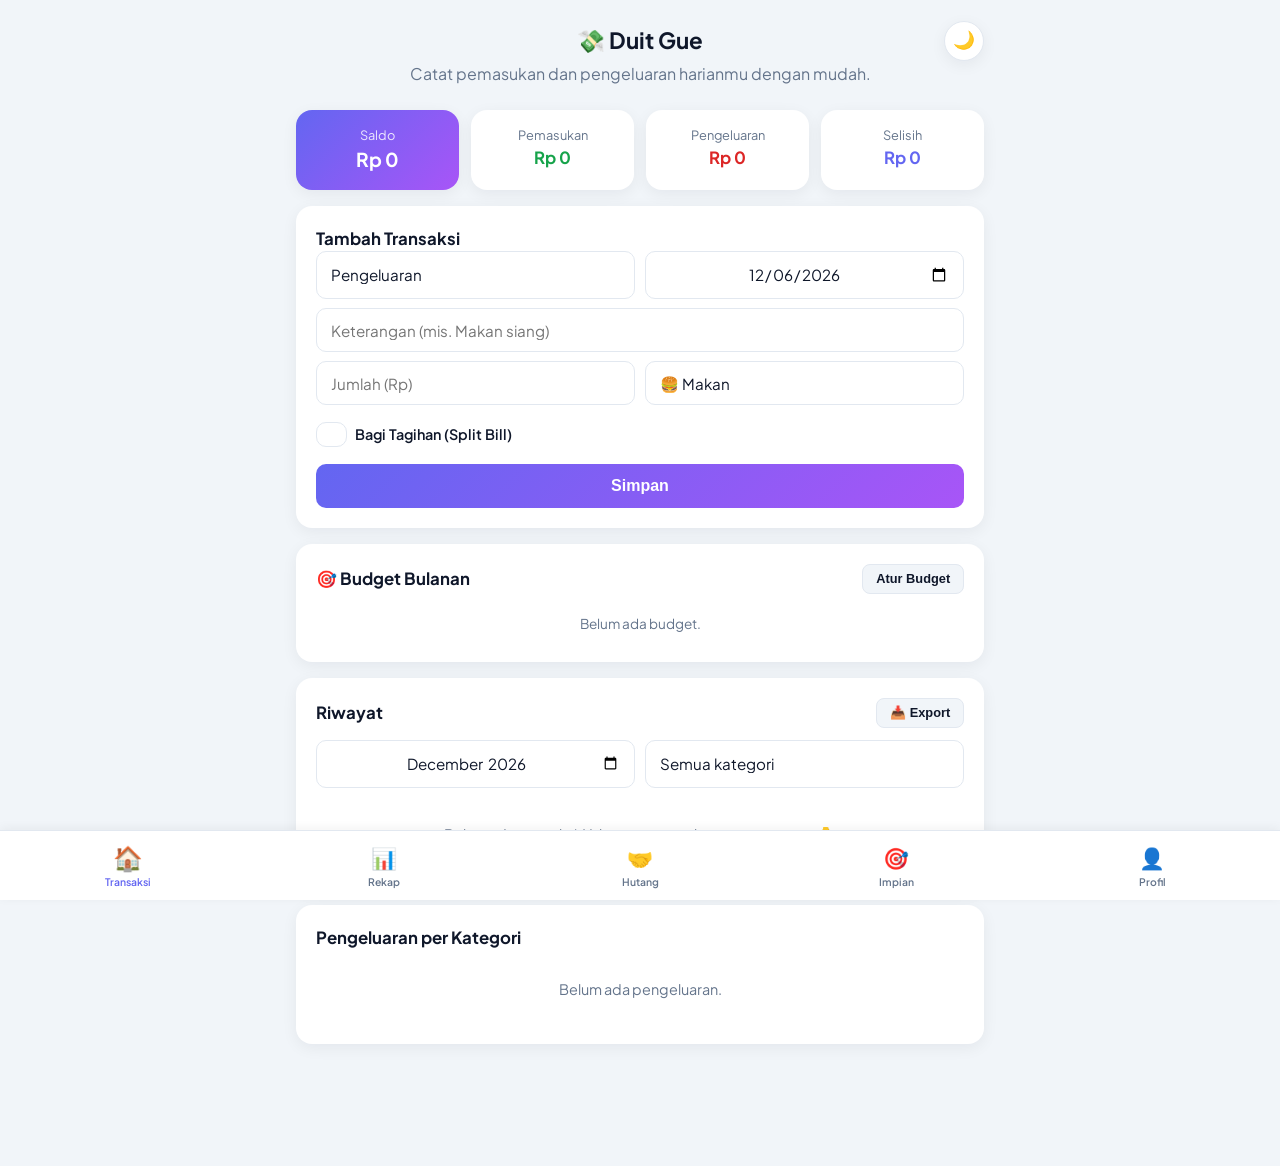
==== index.html @ 258d8c0a "mengubah tampilan notifikasi bawaan browser" ====
<!DOCTYPE html>
<html lang="id">
<head>
  <meta charset="UTF-8">
  <meta name="viewport" content="width=device-width, initial-scale=1.0, maximum-scale=1.0, user-scalable=no">
  <title>Duit Gue</title>
  
  <link rel="manifest" href="./manifest.json">
  <meta name="theme-color" content="#6366f1">
  <link rel="apple-touch-icon" href="./icons/icon-192.png">
  <link rel="icon" type="image/png" href="./icons/icon-192.png">

  <link rel="preconnect" href="https://fonts.googleapis.com">
  <link rel="preconnect" href="https://fonts.gstatic.com" crossorigin>
  <link href="https://fonts.googleapis.com/css2?family=Plus+Jakarta+Sans:wght@400;600;700;800&display=swap" rel="stylesheet">
  
  <!-- Library untuk Enkripsi Backup -->
  <script src="https://cdnjs.cloudflare.com/ajax/libs/crypto-js/4.1.1/crypto-js.min.js"></script>

  <!-- Naikkan versi ini jika ada update CSS -->
  <link rel="stylesheet" href="./style.css?v=189">
</head>
<body> 
  
  <!-- ================= LAYAR KUNCI (LOCK SCREEN) ================= -->
  <div id="lockScreen" class="lock-screen hidden"> 
    <div class="lock-icon">🔒</div>
    <h2>Masukkan PIN</h2>
    <p id="lockError" style="color: var(--expense); font-size: 0.85rem; height: 1.2rem; margin-bottom: 0.5rem;"></p>
    <div class="pin-dots" id="pinDots">
      <span class="dot"></span><span class="dot"></span><span class="dot"></span><span class="dot"></span>
    </div>
    <div class="keypad" id="keypad">
      <button class="key" data-val="1">1</button>
      <button class="key" data-val="2">2</button>
      <button class="key" data-val="3">3</button>
      <button class="key" data-val="4">4</button>
      <button class="key" data-val="5">5</button>
      <button class="key" data-val="6">6</button>
      <button class="key" data-val="7">7</button>
      <button class="key" data-val="8">8</button>
      <button class="key" data-val="9">9</button>
      <button class="key key-empty"></button>
      <button class="key" data-val="0">0</button>
      <button class="key key-del" id="keyDel">⌫</button>
    </div>
    <button id="forgotPinBtn" class="btn-text" style="margin-top: 1rem; color: var(--muted); background: none; border: none; cursor: pointer; text-decoration: underline;">Lupa PIN? Reset Aplikasi</button>
  </div>

  <!-- ================= LOADING SCREEN ================= -->
  <div id="loadingScreen">
    <div class="loader-icon">💸</div>
    <div class="loader-text">Duit Gue</div>
    <div class="loader-spinner"></div>
  </div>

  <main class="app-container">
    
    <!-- ================= TAB 1: TRANSAKSI ================= -->
    <section id="page-transaksi" class="page active">
      <header>
        <div class="header-row">
          <h1>💸 Duit Gue</h1>
          <button id="themeToggle" class="theme-toggle" aria-label="Ganti tema">🌙</button>
        </div>
        <p data-lang="app_desc">Catat pemasukan dan pengeluaran harianmu dengan mudah.</p>
        
        <div id="streakBadge" class="streak-badge hidden">
          🔥 <span id="streakCount">0</span> Hari Streak!
        </div>
      </header>

      <section class="summary">
        <div class="card balance-card"><span data-lang="balance">Saldo</span><strong id="balance">Rp0</strong></div>
        <div class="card income"><span data-lang="income">Pemasukan</span><strong id="income">Rp0</strong></div>
        <div class="card expense"><span data-lang="expense">Pengeluaran</span><strong id="expense">Rp0</strong></div>
        <div class="card difference"><span data-lang="diff">Selisih</span><strong id="difference">Rp0</strong></div>
      </section>

      <div id="comparisonBox" class="comparison-box"></div>

      <section class="panel">
        <h2 data-lang="add_transaction">Tambah Transaksi</h2>
        <form id="form">
          <div class="row">
            <select id="type" aria-label="Jenis transaksi">
              <option value="expense" data-lang="expense_opt">Pengeluaran</option>
              <option value="income" data-lang="income_opt">Pemasukan</option>
            </select>
            <input type="date" id="date" required aria-label="Tanggal">
          </div>
          <input type="text" id="desc" placeholder="Keterangan (mis. Makan siang)" maxlength="60" required aria-label="Keterangan">
          <div class="row">
            <input type="number" id="amount" placeholder="Jumlah (Rp)" min="1" required aria-label="Jumlah">
            <select id="category" aria-label="Kategori"></select>
          </div>

          <!-- FITUR SPLIT BILL -->
          <div class="split-bill-toggle">
            <input type="checkbox" id="isSplitBill">
            <label for="isSplitBill">Bagi Tagihan (Split Bill)</label>
          </div>
          <div id="splitBillInputs" class="row hidden">
            <input type="number" id="splitPeople" placeholder="Jumlah Orang" min="2" value="2">
            <input type="text" id="splitMyName" placeholder="Nama Kamu (Pembayar)">
          </div>
          <div id="splitResult" class="hidden" style="text-align:center; font-size:0.85rem; color:var(--primary); font-weight:700; margin-bottom:0.5rem;"></div>

          <button type="submit" id="saveBtn" class="btn" data-lang="save_btn">Simpan</button>
          <button type="button" id="cancelEditBtn" class="btn hidden" style="background: var(--muted); margin-top: 0.5rem;">Batal Edit</button>
        </form>
      </section>

      <section class="panel">
        <div class="panel-header">
          <h2 data-lang="monthly_budget">🎯 Budget Bulanan</h2>
          <button id="toggleBudgetBtn" class="btn-small" data-lang="set_budget">Atur Budget</button>
        </div>
        <form id="budgetForm" class="budget-form hidden">
          <select id="budgetCategory" aria-label="Kategori budget"></select>
          <input type="number" id="budgetAmount" placeholder="Batas (Rp)" min="1000" required>
          <button type="submit" class="btn-small btn-primary">Set</button>
        </form>
        <div id="budgetList" class="budget-list"></div>
      </section>

      <section class="panel">
        <div class="panel-header">
          <h2 data-lang="history">Riwayat</h2>
          <button id="exportBtn" class="btn-small" aria-label="Export ke CSV" data-lang="export">📥 Export</button>
        </div>
        <div class="row">
          <input type="month" id="filterMonth" aria-label="Filter bulan">
          <select id="filterCategory" aria-label="Filter kategori"></select>
        </div>
        <ul id="list" class="list"></ul>
        <p id="empty" class="empty" data-lang="no_transaction">Belum ada transaksi. Yuk catat pengeluaran pertamamu 👇</p>
      </section>

      <section class="panel">
        <h2 data-lang="expense_per_cat">Pengeluaran per Kategori</h2>
        <div id="breakdown" class="breakdown"></div>
      </section>
    </section>

    <!-- ================= TAB 2: REKAP ================= -->
    <section id="page-rekap" class="page hidden">
      <header>
        <h2 data-lang="nav_rekap">📊 Rekap Keuangan</h2>
        <p data-lang="rekap_desc">Lihat ringkasan dan evaluasi keuanganmu.</p>
      </header>
      <div class="panel" style="padding: 1rem; margin-bottom: 1rem;">
        <div class="row" style="grid-template-columns: 1fr;">
          <select id="rekapYear" style="text-align: center; font-weight: 600;"></select>
        </div>
      </div>
      <section class="summary" style="grid-template-columns: repeat(3, 1fr);">
        <div class="card balance-card" style="background: linear-gradient(135deg, var(--primary), var(--primary-2));">
          <span data-lang="total_balance">Total Saldo</span>
          <strong id="rekapTotalBalance">Rp0</strong>
        </div>
        <div class="card income">
          <span data-lang="income">Pemasukan</span>
          <strong id="rekapTotalIncome">Rp0</strong>
        </div>
        <div class="card expense">
          <span data-lang="expense">Pengeluaran</span>
          <strong id="rekapTotalExpense">Rp0</strong>
        </div>
      </section>
      <div class="panel">
        <h3 style="font-size: 1rem; margin-bottom: 1rem;" data-lang="monthly_activity">Aktivitas Per Bulan</h3>
        <div id="rekapList" class="rekap-list"></div>
      </div>
    </section>

    <!-- ================= TAB 3: HUTANG ================= -->
    <section id="page-hutang" class="page hidden">
      <header>
        <h2 data-lang="nav_hutang">🤝 Hutang & Piutang</h2>
        <p data-lang="debt_desc">Catat pinjaman dengan temanmu.</p>
      </header>

      <section class="summary" style="grid-template-columns: 1fr 1fr; margin-bottom: 1rem;">
        <div class="card" style="border-left: 4px solid var(--expense);">
          <span data-lang="i_owe">Aku Berhutang</span>
          <strong id="totalIOwe" style="color: var(--expense);">Rp0</strong>
        </div>
        <div class="card" style="border-left: 4px solid var(--income);">
          <span data-lang="owe_me">Aku Meminjamkan</span>
          <strong id="totalOweMe" style="color: var(--income);">Rp0</strong>
        </div>
      </section>

      <section class="panel">
        <h2 data-lang="add_debt">Tambah Catatan</h2>
        <form id="debtForm">
          <div class="row">
            <select id="debtType" aria-label="Jenis hutang">
              <option value="owe" data-lang="i_owe_opt">Aku Berhutang</option>
              <option value="lend" data-lang="they_owe_opt">Orang Berhutang</option>
            </select>
            <input type="text" id="debtName" placeholder="Nama Teman" required>
          </div>
          <input type="number" id="debtAmount" placeholder="Jumlah (Rp)" min="1" required>
          <input type="text" id="debtDesc" placeholder="Keterangan (mis. Pinjam beli buku)" maxlength="50">
          <button type="submit" class="btn" data-lang="save_btn">Simpan</button>
        </form>
      </section>

      <section class="panel">
        <h2 data-lang="debt_list">Daftar Hutang</h2>
        <div id="debtList" class="rekap-list"></div>
        <p id="debtEmpty" class="empty" data-lang="no_debt">Belum ada catatan hutang.</p>
      </section>
    </section>

    <!-- ================= TAB 4: IMPIAN ================= -->
    <section id="page-impian" class="page hidden">
      <header>
        <h2 data-lang="nav_impian">🎯 Impian & Tabungan</h2>
        <p data-lang="dream_desc">Targetkan barang impianmu.</p>
      </header>

      <section class="panel">
        <h2 data-lang="add_dream">Tambah Impian Baru</h2>
        <form id="dreamForm">
          <input type="text" id="dreamName" placeholder="Nama Impian (mis. Beli HP)" required>
          <input type="number" id="dreamTarget" placeholder="Target Harga (Rp)" min="1000" required>
          <button type="submit" class="btn" data-lang="save_btn">Simpan</button>
        </form>
      </section>

      <section class="panel">
        <h2 data-lang="dream_list">Daftar Impian</h2>
        <div id="dreamList" class="rekap-list"></div>
        <p id="dreamEmpty" class="empty" data-lang="no_dream">Belum ada impian yang ditargetkan.</p>
      </section>
    </section>

    <!-- ================= TAB 5: PROFIL ================= -->
    <section id="page-profil" class="page hidden">
      <div class="profile-header" id="profileHeader">
        <div class="profile-avatar" id="profileAvatar">
          <span id="avatarEmoji">👤</span>
          <img id="avatarImage" src="" alt="Foto Profil" style="display: none;">
        </div>
        <div class="profile-info">
          <div style="display:flex; align-items:center; gap:5px;">
            <h2 id="profileName">Halo, Mahasiswa!</h2>
            <button id="editProfileBtn" style="background:none; border:none; cursor:pointer; font-size:1.2rem;">✏️</button>
          </div>
          <p data-lang="profile_desc">Atur aplikasi Duit Gue kamu di sini.</p>
        </div>
      </div>

      <input type="file" id="photoInput" accept="image/*" style="display: none;">
      <input type="file" id="restoreInput" accept=".json" style="display: none;">

      <div class="panel menu-list" style="margin-bottom: 1rem;">
        <button class="menu-item" id="btn-dana-statement">
          <div class="menu-icon bg-blue">📊</div>
          <div class="menu-text"><strong data-lang="dana_statement">Dana Statement</strong><small data-lang="dana_desc">Lihat ringkasan & grafik bulanan</small></div>
          <span class="menu-arrow">›</span>
        </button>
      </div>

      <div class="panel menu-list">
        <button class="menu-item" id="btn-theme">
          <div class="menu-icon bg-purple">🎨</div>
          <div class="menu-text"><strong data-lang="theme_skin">Tema (Skin)</strong><small data-lang="theme_desc">Ubah warna tampilan aplikasi</small></div>
          <span class="menu-arrow">›</span>
        </button>
        <button class="menu-item" id="btn-language">
          <div class="menu-icon bg-blue">🌐</div>
          <div class="menu-text"><strong data-lang="language">Bahasa</strong><small data-lang="language_desc">Ganti bahasa aplikasi</small></div>
          <span class="menu-arrow">›</span>
        </button>
        
        <button class="menu-item" id="btn-custom-category">
          <div class="menu-icon bg-orange">📁</div>
          <div class="menu-text"><strong>Kategori Kustom</strong><small>Tambah atau hapus kategori sendiri</small></div>
          <span class="menu-arrow">›</span>
        </button>

        <!-- TOMBOL KEAMANAN PIN -->
        <button class="menu-item" id="btn-security">
          <div class="menu-icon bg-blue">🔐</div>
          <div class="menu-text"><strong>Keamanan (PIN)</strong><small id="pinStatusText">Aktifkan PIN aplikasi</small></div>
          <span class="menu-arrow">›</span>
        </button>

        <div class="divider"></div>
        <button class="menu-item" id="btn-backup">
          <div class="menu-icon bg-green">💾</div>
          <div class="menu-text"><strong data-lang="backup_data">Backup Data</strong><small data-lang="backup_desc">Simpan data ke file .json</small></div>
          <span class="menu-arrow">›</span>
        </button>
        <button class="menu-item" id="btn-restore">
          <div class="menu-icon bg-orange">📂</div>
          <div class="menu-text"><strong data-lang="restore_data">Restore Data</strong><small data-lang="restore_desc">Pulihkan data dari file .json</small></div>
          <span class="menu-arrow">›</span>
        </button>
        <div class="divider"></div>
        <button class="menu-item" id="btn-info">
          <div class="menu-icon bg-blue">ℹ️</div>
          <div class="menu-text"><strong data-lang="info">Info Umum</strong><small data-lang="info_desc">Tentang aplikasi & versi</small></div>
          <span class="menu-arrow">›</span>
        </button>
      </div>
    </section>

    <!-- HALAMAN TEMA, BAHASA, DANA, INFO, PRIVACY -->
    <section id="page-theme" class="page hidden">
      <header class="sub-header">
        <button class="back-btn" id="backToProfileFromTheme">‹</button>
        <h2 data-lang="theme_skin">🎨 Tema (Skin)</h2>
      </header>
      <div class="panel">
        <h3 style="font-size: 1rem; margin-bottom: 1rem;" data-lang="choose_color">Pilih Warna Gradasi</h3>
        <div class="color-picker">
          <button class="color-opt" data-color="indigo" style="background: linear-gradient(135deg, #6366f1, #a855f7);"></button>
          <button class="color-opt" data-color="emerald" style="background: linear-gradient(135deg, #10b981, #059669);"></button>
          <button class="color-opt" data-color="blue" style="background: linear-gradient(135deg, #3b82f6, #1d4ed8);"></button>
          <button class="color-opt" data-color="pink" style="background: linear-gradient(135deg, #ec4899, #be185d);"></button>
          <button class="color-opt" data-color="orange" style="background: linear-gradient(135deg, #f97316, #ea580c);"></button>
        </div>
      </div>
    </section>

    <section id="page-language" class="page hidden">
      <header class="sub-header">
        <button class="back-btn" id="backToProfileFromLang">‹</button>
        <h2 data-lang="language">🌐 Bahasa</h2>
      </header>
      <div class="panel">
        <div class="row" style="flex-direction: column; gap: 1rem;">
          <button class="btn-small btn-lang" data-lang="id" style="padding: 1rem;">🇮🇩 Indonesia</button>
          <button class="btn-small btn-lang" data-lang="en" style="padding: 1rem;">🇬🇧 English</button>
        </div>
      </div>
    </section>

    <!-- HALAMAN KATEGORI KUSTOM -->
    <section id="page-custom-category" class="page hidden">
      <header class="sub-header">
        <button class="back-btn" id="backToProfileFromCategory">‹</button>
        <h2>📁 Kategori Kustom</h2>
      </header>

      <!-- Form Tambah Kategori -->
      <div class="panel">
        <h3 style="font-size: 1rem; margin-bottom: 1rem;">Tambah Kategori Baru</h3>
        <form id="categoryForm">
          <div class="row" style="grid-template-columns: 1fr 80px;">
            <input type="text" id="newCatName" placeholder="Nama Kategori (mis. Uang Kas)" required maxlength="20">
            <!-- INPUT EMOJI BEBAS -->
            <input type="text" id="newCatIcon" placeholder="Ikon" maxlength="2" style="text-align: center; font-size: 1.2rem;" value="✨">
          </div>
          <div class="row" style="grid-template-columns: 1fr;">
             <select id="newCatType">
              <option value="expense">Pengeluaran</option>
              <option value="income">Pemasukan</option>
            </select>
          </div>
          <button type="submit" class="btn">Simpan Kategori</button>
        </form>
      </div>

      <!-- Daftar Kategori Kustom -->
      <div class="panel">
        <h3 style="font-size: 1rem; margin-bottom: 1rem;">Daftar Kategori Anda</h3>
        <ul id="customCategoryList" class="list" style="max-height: none;"></ul>
        <p id="categoryEmpty" class="empty" style="display: none;">Belum ada kategori kustom.</p>
      </div>
    </section>

    <section id="page-dana-statement" class="page hidden">
      <header class="sub-header">
        <button class="back-btn" id="backToProfileFromDana">‹</button>
        <h2 data-lang="dana_statement">📊 Dana Statement</h2>
      </header>
      <div class="panel">
        <h3 style="font-size: 1rem; margin-bottom: 1rem;" data-lang="chart_title">Grafik 2 Bulan Terakhir</h3>
        <div class="chart-container">
          <div class="chart-bars" id="statChart"></div>
        </div>
        <div class="chart-legend" style="display: flex; justify-content: center; gap: 1rem; margin-top: 1rem; font-size: 0.8rem;">
          <div><span style="display:inline-block; width:10px; height:10px; background:var(--income); border-radius:50%;"></span> <span data-lang="income">Pemasukan</span></div>
          <div><span style="display:inline-block; width:10px; height:10px; background:var(--expense); border-radius:50%;"></span> <span data-lang="expense">Pengeluaran</span></div>
        </div>
      </div>
    </section>

    <section id="page-info-umum" class="page hidden">
      <header class="sub-header">
        <button class="back-btn" id="backToProfile">‹</button>
        <h2 data-lang="info">ℹ️ Info Umum</h2>
      </header>
      <div class="panel menu-list">
        <button class="menu-item" id="btn-bantuan">
          <div class="menu-icon bg-green">❓</div>
          <div class="menu-text"><strong data-lang="help_center">Pusat Bantuan</strong><small data-lang="help_desc">Hubungi admin via WhatsApp</small></div>
          <span class="menu-arrow">›</span>
        </button>
        <div class="divider"></div>
        <button class="menu-item" id="btn-privacy">
          <div class="menu-icon bg-blue">🛡️</div>
          <div class="menu-text"><strong data-lang="privacy_notice">Privacy Notice</strong><small data-lang="privacy_desc">Kebijakan privasi aplikasi</small></div>
          <span class="menu-arrow">›</span>
        </button>
      </div>
    </section>

        <section id="page-privacy" class="page hidden">
      <header class="sub-header">
        <button class="back-btn" id="backToInfo">‹</button>
        <h2 data-lang="privacy_notice">🛡️ Privacy Notice</h2>
      </header>
      <div class="panel text-content">
        
        <!-- VERSI INDONESIA -->
        <h3>Kebijakan Privasi Duit Gue</h3>
        <p><strong>Terakhir diperbarui:</strong> 30 Oktober 2026</p>
        <br>
        <p>Duit Gue ("Aplikasi", "kami") berkomitmen untuk melindungi privasi data penggunanya. Kebijakan ini menjelaskan bagaimana kami mengumpulkan, menggunakan, dan melindungi informasi Anda saat menggunakan aplikasi Duit Gue.</p>
        
        <br>
        <h4>1. Informasi yang Kami Kumpulkan</h4>
        <p><strong>a. Data yang Anda Masukkan:</strong> Nama panggilan, foto profil, catatan transaksi (pemasukan, pengeluaran), budget, catatan hutang, dan target impian. Data ini disimpan secara lokal di perangkat Anda (<em>LocalStorage</em>).</p>
        <p><strong>b. Izin Perangkat:</strong> Aplikasi mungkin meminta akses ke Galeri/Foto (hanya jika Anda mengganti foto profil) dan Kamera (jika fitur scan QRIS diaktifkan di masa mendatang).</p>
        <p><strong>c. Data Teknis:</strong> Kami tidak mengumpulkan data analitik, lokasi, atau identitas perangkat.</p>

        <br>
        <h4>2. Penggunaan Informasi</h4>
        <p>Semua data yang Anda masukkan hanya digunakan untuk menampilkan ringkasan keuangan, grafik, dan laporan di dalam aplikasi. Kami <strong>TIDAK</strong> mengirim data Anda ke server mana pun, dan <strong>TIDAK</strong> membagikannya kepada pihak ketiga.</p>

        <br>
        <h4>3. Penyimpanan dan Keamanan Data</h4>
        <p>Data disimpan sepenuhnya di perangkat Anda. Keamanan data bergantung pada keamanan perangkat Anda. Kami menyarankan Anda untuk rutin menggunakan fitur <strong>"Backup Data"</strong> (menu Profil) untuk menyimpan cadangan ke file <code>.json</code>, agar data tidak hilang jika perangkat rusak atau cache terhapus.</p>

        <br>
        <h4>4. Hak Anda</h4>
        <p>Anda memiliki hak penuh untuk mengakses, mengubah, dan menghapus semua data Anda kapan saja melalui menu di dalam aplikasi. Menghapus data aplikasi atau cache browser akan menghapus seluruh data secara permanen.</p>

        <br>
        <h4>5. Perubahan Kebijakan</h4>
        <p>Kami dapat memperbarui kebijakan ini dari waktu ke waktu. Perubahan akan diinformasikan melalui pembaruan aplikasi.</p>

        <br>
        <h4>6. Hubungi Kami</h4>
        <p>Jika Anda memiliki pertanyaan tentang kebijakan privasi ini, silakan hubungi kami melalui menu <strong>Pusat Bantuan</strong> (WhatsApp) di dalam aplikasi.</p>
        
        <hr style="border: 0; border-top: 1px dashed var(--border); margin: 2rem 0;">

        <!-- VERSI BAHASA INGGRIS -->
        <h3>Duit Gue Privacy Policy</h3>
        <p><strong>Last updated:</strong> October 30, 2026</p>
        <br>
        <p>Duit Gue ("App", "we") is committed to protecting the privacy of its users' data. This policy explains how we collect, use, and protect your information when you use the Duit Gue application.</p>

        <br>
        <h4>1. Information We Collect</h4>
        <p><strong>a. Data You Provide:</strong> Nickname, profile photo, transaction records (income, expenses), budgets, debt records, and dream targets. This data is stored locally on your device (LocalStorage).</p>
        <p><strong>b. Device Permissions:</strong> The app may request access to your Gallery/Photos (only if you change your profile photo) and Camera (if a QRIS scan feature is enabled in the future).</p>
        <p><strong>c. Technical Data:</strong> We do not collect analytics, location, or device identity data.</p>

        <br>
        <h4>2. Use of Information</h4>
        <p>All data you enter is used solely to display financial summaries, charts, and reports within the app. We do <strong>NOT</strong> send your data to any server, and we do <strong>NOT</strong> share it with third parties.</p>

        <br>
        <h4>3. Data Storage and Security</h4>
        <p>Data is stored entirely on your device. Data security depends on your device's security. We recommend that you routinely use the <strong>"Backup Data"</strong> feature (in the Profile menu) to save a backup to a <code>.json</code> file, so your data is not lost if the device is damaged or the cache is cleared.</p>

        <br>
        <h4>4. Your Rights</h4>
        <p>You have the full right to access, modify, and delete all your data at any time through the in-app menus. Deleting the app's data or browser cache will permanently erase all data.</p>

        <br>
        <h4>5. Policy Changes</h4>
        <p>We may update this policy from time to time. Changes will be communicated through app updates.</p>

        <br>
        <h4>6. Contact Us</h4>
        <p>If you have any questions about this privacy policy, please contact us through the <strong>Help Center</strong> (WhatsApp) menu inside the app.</p>
      
      </div>
    </section>

  </main>

  <!-- NAVIGATION BOTTOM BAR -->
  <nav class="bottom-nav">
    <button class="nav-item active" data-target="page-transaksi"><span class="nav-icon">🏠</span><span class="nav-text" data-lang="nav_home">Transaksi</span></button>
    <button class="nav-item" data-target="page-rekap"><span class="nav-icon">📊</span><span class="nav-text" data-lang="nav_rekap">Rekap</span></button>
    <button class="nav-item" data-target="page-hutang"><span class="nav-icon">🤝</span><span class="nav-text" data-lang="nav_hutang">Hutang</span></button>
    <button class="nav-item" data-target="page-impian"><span class="nav-icon">🎯</span><span class="nav-text" data-lang="nav_impian">Impian</span></button>
    <button class="nav-item" data-target="page-profil"><span class="nav-icon">👤</span><span class="nav-text" data-lang="nav_profil">Profil</span></button>
  </nav>

  <div id="toast" class="toast" role="status" aria-live="polite">
    <span id="toastMsg">Transaksi dihapus</span>
    <button id="undoBtn" class="toast-btn">Urungkan</button>
  </div>

  <!-- ================= CUSTOM MODAL (GLOBAL) ================= -->
  <div id="customModal" class="modal-overlay hidden">
    <div class="modal-card">
      <div class="modal-header">
        <h3 id="modalTitle">Judul Modal</h3>
        <button id="modalCloseBtn" class="modal-close">✕</button>
      </div>
      <p id="modalDesc" class="modal-desc">Deskripsi modal.</p>
      <input type="text" id="modalInput" class="modal-input" placeholder="Ketik di sini...">
      <p id="modalError" class="modal-error hidden"></p>
      <div class="modal-actions">
        <button id="modalCancelBtn" class="btn-modal btn-modal-secondary">Batal</button>
        <button id="modalConfirmBtn" class="btn-modal btn-modal-primary">Simpan</button>
      </div>
    </div>
  </div>

  <script src="./app.js?v=189"></script>
  <script>
    if ('serviceWorker' in navigator) {
      window.addEventListener('load', () => {
        navigator.serviceWorker.register('./sw.js')
          .then((reg) => console.log('Service Worker berhasil.', reg.scope))
          .catch((err) => console.log('Service Worker gagal.', err));
      });
    }
  </script>
  <!-- SAMPAI SINI -->

</body>
</html>
---- style.css ----
:root {
  --bg: #f1f5f9;
  --card: #ffffff;
  --text: #0f172a;
  --muted: #64748b;
  --primary: #6366f1;
  --primary-2: #a855f7;
  --income: #16a34a;
  --expense: #dc2626;
  --border: #e2e8f0;
  --shadow: 0 4px 16px rgba(15, 23, 42, .06);
  --success: #10b981;
  --warning: #f59e0b;
  --nav-height: 70px;
}

[data-theme="dark"] {
  --bg: #0f172a;
  --card: #1e293b;
  --text: #e2e8f0;
  --muted: #94a3b8;
  --primary: #818cf8;
  --primary-2: #c084fc;
  --income: #4ade80;
  --expense: #f87171;
  --border: #334155;
  --shadow: 0 4px 16px rgba(0, 0, 0, .3);
}

* { box-sizing: border-box; margin: 0; padding: 0; }

body {
  font-family: 'Plus Jakarta Sans', system-ui, -apple-system, sans-serif;
  background: var(--bg);
  color: var(--text);
  line-height: 1.5;
  transition: background .3s, color .3s;
  overflow-x: hidden; 
  padding-bottom: calc(var(--nav-height) + 20px); 
}

.app-container { max-width: 720px; margin: 0 auto; padding: 1.5rem 1rem 1rem; }

/* SPA Transitions */
.page { animation: fadeIn .3s ease; }
.page.hidden { display: none !important; }
@keyframes fadeIn {
  from { opacity: 0; transform: translateY(10px); }
  to { opacity: 1; transform: translateY(0); }
}

/* Header Bawaan */
header { text-align: center; margin-bottom: 1.5rem; }
header p { color: var(--muted); }
.header-row { display: flex; align-items: center; justify-content: center; gap: .75rem; position: relative; margin-bottom: .25rem; }
.header-row h1 { font-size: 1.4rem; }
.theme-toggle {
  position: absolute; right: 0; top: 50%; transform: translateY(-50%);
  background: var(--card); border: 1px solid var(--border);
  border-radius: 50%; width: 40px; height: 40px;
  font-size: 1.1rem; cursor: pointer; box-shadow: var(--shadow); transition: transform .2s;
}

/* Summary 4 Grid */
.summary { display: grid; grid-template-columns: repeat(4, 1fr); gap: .75rem; margin-bottom: 1rem; }
.card { background: var(--card); padding: 1rem; border-radius: 16px; box-shadow: var(--shadow); text-align: center; }
.card span { display: block; font-size: .8rem; color: var(--muted); }
.card strong { font-size: 1.05rem; }
.card.income strong { color: var(--income); }
.card.expense strong { color: var(--expense); }
.card.difference strong { color: var(--primary); }
.balance-card { background: linear-gradient(135deg, var(--primary), var(--primary-2)); color: #fff; }
.balance-card span { color: rgba(255,255,255,.85); }
.balance-card strong { color: #fff; font-size: 1.2rem; }

/* Panel & Forms */
.panel { background: var(--card); padding: 1.25rem; border-radius: 16px; box-shadow: var(--shadow); margin-bottom: 1rem; }
.panel-header { display: flex; justify-content: space-between; align-items: center; margin-bottom: .75rem; }
.panel h2 { font-size: 1.05rem; margin-bottom: 0; }
form { display: grid; gap: .6rem; }

/* KUNCI UTAMA: Grid minmax(0, 1fr) agar anak tidak bisa melebar */
.row { 
  display: grid; 
  grid-template-columns: minmax(0, 1fr) minmax(0, 1fr); 
  gap: .6rem; 
}

/* INPUT STRICT RULES */
input, select {
  width: 100% !important; 
  max-width: 100% !important; 
  min-width: 0 !important;
  padding: .7rem .9rem; 
  border: 1px solid var(--border);
  border-radius: 10px; 
  font-size: .95rem; 
  font-family: inherit;
  background: var(--card); 
  color: var(--text);
  box-sizing: border-box !important;
  display: block;
  -webkit-appearance: none;
  appearance: none;
}
input:focus, select:focus { outline: 2px solid var(--primary); border-color: transparent; }

/* Kunci Mati Khusus Input Date & Month di HP */
input[type="date"], input[type="month"] {
  text-align: center;
  height: 48px;
}

.btn {
  padding: .8rem; background: linear-gradient(135deg, var(--primary), var(--primary-2));
  color: #fff; border: none; border-radius: 10px;
  font-size: 1rem; font-weight: 700; cursor: pointer; transition: opacity .2s;
}
.btn:hover { opacity: .92; }
.btn.saved { background: var(--income); }
.btn-small { padding: .4rem .8rem; border: 1px solid var(--border); background: var(--bg); color: var(--text); border-radius: 8px; font-size: .8rem; font-weight: 600; cursor: pointer; }
.btn-small.btn-primary { background: var(--primary); color: #fff; border: none; }

/* Budget */
.budget-form { display: flex; gap: .5rem; margin-bottom: 1rem; }
.hidden { display: none !important; }
.budget-list { display: grid; gap: .8rem; }
.budget-item { font-size: .9rem; }
.budget-info { display: flex; justify-content: space-between; margin-bottom: .3rem; }
.budget-title { font-weight: 600; display: flex; gap: .3rem; align-items: center; }
.budget-numbers { color: var(--muted); font-size: .8rem; }
.progress-track { height: 8px; background: var(--border); border-radius: 99px; overflow: hidden; }
.progress-fill { height: 100%; border-radius: 99px; transition: width .4s ease, background .3s; }
.budget-alert { font-size: .75rem; text-align: right; margin-top: .2rem; font-weight: 600; }

/* List Items (Riwayat) */
.list { list-style: none; margin-top: .75rem; }
.item { display: flex; align-items: center; gap: .75rem; padding: .75rem .25rem; border-bottom: 1px solid var(--border); }
.item:last-child { border-bottom: none; }
.item-emoji { font-size: 1.4rem; width: 2.4rem; height: 2.4rem; display: grid; place-items: center; background: var(--bg); border-radius: 12px; flex-shrink: 0; }
.item-info { flex: 1; min-width: 0; }
.item-info strong { display: block; overflow-wrap: anywhere; font-size: .95rem; }
.item-info small { color: var(--muted); font-size: .78rem; }
.amount { font-weight: 700; white-space: nowrap; font-size: .9rem; }
.amount.income { color: var(--income); }
.amount.expense { color: var(--expense); }
.item-actions {
  display: flex;
  gap: 0.2rem;
}

.item-actions button {
  background: none;
  border: none;
  cursor: pointer;
  font-size: 1rem;
  color: var(--muted);
  padding: 0.25rem;
  transition: color 0.2s;
}

.item-actions .edit:hover { color: var(--primary); }
.item-actions .delete:hover { color: var(--expense); }
.empty { text-align: center; color: var(--muted); padding: 1.5rem 0; font-size: .9rem; }

/* Chart */
.breakdown { padding-top: .25rem; }
.donut-wrap { display: flex; align-items: center; gap: 1.25rem; flex-wrap: wrap; justify-content: center; }
.donut { width: 160px; height: 160px; border-radius: 50%; display: grid; place-items: center; flex-shrink: 0; }
.donut-hole { width: 100px; height: 100px; border-radius: 50%; background: var(--card); display: grid; place-items: center; text-align: center; }
.donut-hole span { font-size: .7rem; color: var(--muted); }
.donut-hole strong { font-size: .85rem; }
.legend { list-style: none; display: grid; gap: .35rem; flex: 1; min-width: 200px; }
.legend-item { display: flex; align-items: center; gap: .5rem; font-size: .82rem; }
.legend-dot { width: 10px; height: 10px; border-radius: 50%; flex-shrink: 0; }
.legend-name { flex: 1; }
.legend-val { color: var(--muted); }

/* Toast & Perbandingan */
.toast { position: fixed; bottom: calc(var(--nav-height) + 1rem); left: 50%; transform: translate(-50%, 150%); background: #0f172a; color: #fff; padding: .75rem 1rem; border-radius: 12px; display: flex; align-items: center; gap: 1rem; box-shadow: 0 8px 24px rgba(0,0,0,.3); transition: transform .3s ease; z-index: 100; font-size: .9rem; opacity: 0; pointer-events: none; }
[data-theme="dark"] .toast { background: #334155; }
.toast.show { transform: translate(-50%, 0); opacity: 1; pointer-events: auto; }
.toast-btn { background: var(--primary); color: #fff; border: none; border-radius: 8px; padding: .4rem .8rem; font-weight: 700; cursor: pointer; font-size: .85rem; }

.comparison-box { text-align: center; font-size: 0.85rem; margin-bottom: 1rem; padding: 0.6rem; border-radius: 12px; font-weight: 600; display: none; }
.comparison-box.show { display: block; }
.comparison-box.up { background: rgba(220, 38, 38, 0.1); color: var(--expense); }
.comparison-box.down { background: rgba(22, 163, 74, 0.1); color: var(--income); }
.comparison-box.same { background: var(--bg); color: var(--muted); }

.streak-badge { display: inline-flex; align-items: center; gap: 0.4rem; background: linear-gradient(135deg, #ff7e5f, #feb47b); color: #fff; padding: 0.4rem 0.8rem; border-radius: 99px; font-size: 0.85rem; font-weight: 700; margin-top: 0.75rem; box-shadow: 0 4px 12px rgba(255, 126, 95, 0.3); }
.streak-badge.hidden { display: none !important; }

/* BOTTOM NAV */
.bottom-nav {
  position: fixed; bottom: 0; left: 0; width: 100%; height: var(--nav-height);
  background: var(--card); border-top: 1px solid var(--border);
  display: flex; justify-content: space-around; align-items: center;
  z-index: 99; box-shadow: 0 -2px 10px rgba(0,0,0,0.05);
  padding-bottom: env(safe-area-inset-bottom);
}
.nav-item {
  background: none; border: none; cursor: pointer;
  display: flex; flex-direction: column; align-items: center; justify-content: center;
  gap: 4px; color: var(--muted); width: 20%; height: 100%;
  transition: color 0.2s; font-family: inherit;
}
.nav-item.active { color: var(--primary); }
.nav-icon { font-size: 1.3rem; transition: transform 0.2s; }
.nav-item.active .nav-icon { transform: scale(1.15); }
.nav-text { font-size: 0.65rem; font-weight: 600; }

/* ================= HALAMAN PROFIL ================= */
.profile-header {
  display: flex; align-items: center; gap: 1rem;
  background: var(--card); padding: 1.25rem; border-radius: 16px;
  box-shadow: var(--shadow); margin-bottom: 1rem;
  cursor: pointer; transition: background 0.2s;
}
.profile-header:hover { background: var(--bg); }
.profile-avatar {
  width: 60px; height: 60px; border-radius: 50%;
  background: var(--bg); display: grid; place-items: center;
  font-size: 2rem; border: 2px solid var(--primary);
  position: relative; overflow: hidden;
}
.profile-avatar img { width: 100%; height: 100%; object-fit: cover; }
.profile-info h2 { font-size: 1.2rem; margin-bottom: .2rem; }
.profile-info p { font-size: .85rem; color: var(--muted); }

/* Menu List Profil */
.menu-list { padding: .5rem 1rem; }
.menu-item {
  display: flex; align-items: center; gap: 1rem;
  width: 100%; padding: 1rem 0; background: none; border: none;
  cursor: pointer; text-align: left; font-family: inherit; color: var(--text);
  transition: background 0.2s;
}
.menu-item:active { background: var(--bg); }
.menu-icon { width: 40px; height: 40px; border-radius: 10px; display: grid; place-items: center; font-size: 1.2rem; flex-shrink: 0; }
.bg-blue { background: rgba(59, 130, 246, 0.15); color: #3b82f6; }
.bg-green { background: rgba(16, 185, 129, 0.15); color: #10b981; }
.bg-orange { background: rgba(245, 158, 11, 0.15); color: #f59e0b; }
.bg-purple { background: rgba(168, 85, 247, 0.15); color: #a855f7; }
.menu-text { flex: 1; }
.menu-text strong { display: block; font-size: .95rem; font-weight: 600; margin-bottom: 0.1rem; }
.menu-text small { font-size: .75rem; color: var(--muted); }
.menu-arrow { font-size: 1.2rem; color: var(--muted); }
.divider { height: 1px; background: var(--border); margin: 0.2rem 0; }

/* CUSTOM SKIN GRADASI */
[data-color="emerald"] { --primary: #10b981; --primary-2: #059669; --bg: #ecfdf5; }
[data-theme="dark"][data-color="emerald"] { --primary: #34d399; --primary-2: #10b981; --bg: #022c22; }
[data-color="blue"] { --primary: #3b82f6; --primary-2: #1d4ed8; --bg: #eff6ff; }
[data-theme="dark"][data-color="blue"] { --primary: #60a5fa; --primary-2: #3b82f6; --bg: #172554; }
[data-color="pink"] { --primary: #ec4899; --primary-2: #be185d; --bg: #fdf2f8; }
[data-theme="dark"][data-color="pink"] { --primary: #f472b6; --primary-2: #ec4899; --bg: #500724; }
[data-color="orange"] { --primary: #f97316; --primary-2: #ea580c; --bg: #fff7ed; }
[data-theme="dark"][data-color="orange"] { --primary: #fb923c; --primary-2: #f97316; --bg: #431407; }

.color-picker { display: flex; gap: 1rem; flex-wrap: wrap; }
.color-opt {
  width: 45px; height: 45px; border-radius: 50%;
  border: 3px solid transparent; cursor: pointer;
  transition: transform 0.2s, border-color 0.2s;
  box-shadow: 0 2px 8px rgba(0,0,0,0.15);
}
.color-opt:active { transform: scale(0.9); }
.color-opt.active { border-color: var(--text); transform: scale(1.1); }

/* DANA STATEMENT CHART */
.chart-container { height: 200px; display: flex; align-items: flex-end; justify-content: space-around; padding-bottom: 1rem; border-bottom: 2px solid var(--border); margin-top: 1rem; width: 100%; }
.chart-bars { display: flex; justify-content: space-around; align-items: flex-end; width: 100%; height: 100%; }
.chart-bar-group { display: flex; gap: 8px; align-items: flex-end; height: 100%; position: relative; }
.chart-bar { width: 30px; border-radius: 6px 6px 0 0; transition: height 0.5s ease; min-height: 2px; }
.chart-bar.income { background: var(--income); }
.chart-bar.expense { background: var(--expense); }
.chart-label { position: absolute; bottom: -25px; left: 50%; transform: translateX(-50%); font-size: 0.75rem; color: var(--muted); white-space: nowrap; }

/* TOMBOL BACK */
.sub-header { display: flex; align-items: center; gap: 1rem; margin-bottom: 1.5rem; text-align: left; padding-top: 0.5rem; }
.back-btn {
  background: var(--card); border: 1px solid var(--border);
  border-radius: 50%; width: 45px; height: 45px;
  font-size: 1.5rem; font-weight: 600;
  display: flex; align-items: center; justify-content: center;
  cursor: pointer; color: var(--text);
  box-shadow: 0 4px 12px rgba(0,0,0,0.1);
  transition: transform 0.2s, background 0.2s;
  padding-bottom: 3px;
}
.back-btn:active { transform: scale(0.9); background: var(--bg); }
.sub-header h2 { font-size: 1.3rem; margin: 0; }
.text-content h3 { margin-bottom: 0.5rem; }
.text-content p { font-size: 0.9rem; line-height: 1.6; color: var(--muted); }
.text-content h4 { margin-top: 1rem; margin-bottom: 0.3rem; font-size: 1rem; }

/* STYLING REKAP */
.rekap-list { display: grid; gap: 1rem; }
.rekap-month-card { background: var(--bg); border-radius: 12px; padding: 1rem; border: 1px solid var(--border); }
.rekap-month-header { display: flex; justify-content: space-between; font-weight: 700; margin-bottom: 0.5rem; padding-bottom: 0.5rem; border-bottom: 1px dashed var(--border); }
.rekap-month-body { display: grid; gap: 0.3rem; font-size: 0.85rem; }
.rekap-row { display: flex; justify-content: space-between; color: var(--muted); }
.rekap-row span:last-child { font-weight: 600; color: var(--text); }
.rekap-row.income span:last-child { color: var(--income); }
.rekap-row.expense span:last-child { color: var(--expense); }
.rekap-row.total span:last-child { color: var(--primary); }

/* STYLING HUTANG */
.debt-card { background: var(--bg); border-radius: 12px; padding: 1rem; border: 1px solid var(--border); display: flex; flex-direction: column; gap: 0.5rem; position: relative; }
.debt-card.paid { opacity: 0.6; text-decoration: line-through; background: var(--card); }
.debt-header { display: flex; justify-content: space-between; font-weight: 700; }
.debt-header.owe { color: var(--expense); }
.debt-header.lend { color: var(--income); }
.debt-amount { font-size: 1.1rem; font-weight: 800; }
.debt-desc { font-size: 0.8rem; color: var(--muted); }
.debt-actions { display: flex; gap: 0.5rem; margin-top: 0.5rem; }
.btn-paid { background: var(--success); color: white; border: none; padding: 0.4rem 0.8rem; border-radius: 6px; font-size: 0.8rem; cursor: pointer; }
.btn-delete-debt { background: var(--expense); color: white; border: none; padding: 0.4rem 0.8rem; border-radius: 6px; font-size: 0.8rem; cursor: pointer; }

/* STYLING IMPIAN */
.dream-card { background: var(--bg); border-radius: 12px; padding: 1rem; border: 1px solid var(--border); display: flex; flex-direction: column; gap: 0.5rem; }
.dream-header { display: flex; justify-content: space-between; font-weight: 700; }
.dream-progress-track { height: 10px; background: var(--border); border-radius: 99px; overflow: hidden; margin-top: 0.5rem; }
.dream-progress-fill { height: 100%; background: linear-gradient(90deg, var(--primary), var(--primary-2)); border-radius: 99px; transition: width 0.5s ease; }
.dream-info { display: flex; justify-content: space-between; font-size: 0.8rem; color: var(--muted); margin-top: 0.3rem; }
.dream-actions { display: flex; gap: 0.5rem; margin-top: 0.5rem; }
.btn-add-save { background: var(--primary); color: white; border: none; padding: 0.4rem 0.8rem; border-radius: 6px; font-size: 0.8rem; cursor: pointer; flex: 1; }
.btn-delete-dream { background: var(--expense); color: white; border: none; padding: 0.4rem 0.8rem; border-radius: 6px; font-size: 0.8rem; cursor: pointer; }

/* STYLING KATEGORI KUSTOM */
#customCategoryList .item {
  justify-content: space-between;
}
#customCategoryList .item-info {
  flex-direction: row;
  align-items: center;
  gap: 10px;
}
#customCategoryList .delete {
  background: none; border: none; cursor: pointer; font-size: 1.1rem; color: var(--muted); padding: 0.25rem;
}
#customCategoryList .delete:hover { color: var(--expense); }

/* SCROLL KHUSUS UNTUK DAFTAR RIWAYAT */
#list {
  max-height: 380px;
  overflow-y: auto;
  padding-right: 5px;
}
#list::-webkit-scrollbar { width: 6px; }
#list::-webkit-scrollbar-track { background: transparent; }
#list::-webkit-scrollbar-thumb { background-color: var(--border); border-radius: 10px; }
#list::-webkit-scrollbar-thumb:hover { background-color: var(--muted); }

/* LOADING SCREEN / SPLASH SCREEN */
#loadingScreen {
  position: fixed; top: 0; left: 0; width: 100%; height: 100%;
  background: var(--bg); 
  display: flex; flex-direction: column;
  align-items: center; justify-content: center;
  z-index: 9999;
  transition: opacity 0.8s cubic-bezier(0.4, 0, 0.2, 1), 
              visibility 0.8s cubic-bezier(0.4, 0, 0.2, 1);
}
#loadingScreen.hidden { opacity: 0; visibility: hidden; }
.loader-icon { font-size: 4rem; animation: smoothBounce 1.5s infinite cubic-bezier(0.4, 0, 0.2, 1); }
.loader-text { font-size: 1.5rem; font-weight: 800; color: var(--text); margin-top: 1rem; margin-bottom: 2rem; letter-spacing: 1px; }
.loader-spinner { width: 40px; height: 40px; border: 4px solid var(--border); border-top: 4px solid var(--primary); border-radius: 50%; animation: smoothSpin 1s linear infinite; }
@keyframes smoothBounce { 0%, 100% { transform: translateY(0); } 50% { transform: translateY(-15px); } }
@keyframes smoothSpin { 0% { transform: rotate(0deg); } 100% { transform: rotate(360deg); } }

/* Split Bill Toggle */
.split-bill-toggle {
  display: flex;
  align-items: center;
  gap: 0.5rem;
  margin-top: 0.5rem;
  margin-bottom: 0.5rem;
}
.split-bill-toggle input[type="checkbox"] {
  width: 20px !important;
  height: 20px !important;
  cursor: pointer;
}
.split-bill-toggle label {
  font-size: 0.9rem;
  font-weight: 600;
  cursor: pointer;
}

/* MEDIA QUERY MOBILE */
@media (max-width: 520px) {
  .summary { grid-template-columns: 1fr 1fr; }
  .row { grid-template-columns: minmax(0, 1fr); gap: 0.6rem; }
  .header-row h1 { font-size: 1.15rem; }
  .theme-toggle { width: 36px; height: 36px; }
  .budget-form { flex-direction: column; }
  
  input, select {
    font-size: 16px !important; 
    width: 100% !important;
    max-width: 100% !important;
    min-width: 0 !important;
    box-sizing: border-box !important;
    display: block;
  }

  input[type="date"], input[type="month"] {
    text-align: center; 
    height: 48px; 
    padding: 0.6rem !important;
    -webkit-appearance: none;
    appearance: none;
  }

  input[type="date"]::-webkit-calendar-picker-indicator,
  input[type="month"]::-webkit-calendar-picker-indicator {
    opacity: 0.5;
    width: 20px;
    height: 20px;
    padding: 0;
    margin-left: -10px;
  }

  #page-rekap .summary {
    grid-template-columns: repeat(3, minmax(0, 1fr)) !important;
    gap: 0.4rem !important;
  }
  
  #page-rekap .summary .card {
    padding: 0.6rem 0.3rem !important;
  }

  #page-rekap .summary .card span {
    font-size: 0.65rem !important;
    white-space: nowrap;
  }

  #page-rekap .summary .card strong {
    font-size: 0.8rem !important;
    word-break: break-all;
  }
}

/* ================= LOCK SCREEN ================= */
.lock-screen {
  position: fixed; top: 0; left: 0; width: 100%; height: 100%;
  background: var(--bg); z-index: 10000;
  display: flex; flex-direction: column; align-items: center; justify-content: center;
  transition: opacity 0.3s ease, visibility 0.3s ease;
}
.lock-screen.hidden { opacity: 0; visibility: hidden; pointer-events: none; }
.lock-icon { font-size: 3rem; margin-bottom: 1rem; }
.pin-dots { display: flex; gap: 1rem; margin: 1.5rem 0 2rem; }
.dot { width: 16px; height: 16px; border-radius: 50%; border: 2px solid var(--primary); transition: background 0.2s; }
.dot.filled { background: var(--primary); }
.keypad { display: grid; grid-template-columns: repeat(3, 1fr); gap: 1rem; width: 100%; max-width: 280px; }
.key { 
  background: var(--card); border: 1px solid var(--border); border-radius: 50%; 
  width: 70px; height: 70px; font-size: 1.5rem; font-weight: 600; color: var(--text);
  display: flex; align-items: center; justify-content: center; cursor: pointer; 
  box-shadow: var(--shadow); transition: transform 0.1s;
}
.key:active { transform: scale(0.95); }
.key-empty { background: none; border: none; box-shadow: none; pointer-events: none; }
.key-del { background: none; border: none; box-shadow: none; color: var(--muted); font-size: 1.2rem; }

/* ================= CUSTOM MODAL ================= */
.modal-overlay {
  position: fixed;
  inset: 0;
  background: rgba(15, 23, 42, 0.6);
  backdrop-filter: blur(4px);
  display: flex;
  align-items: center;
  justify-content: center;
  padding: 1rem;
  z-index: 200;
  animation: fadeIn 0.2s ease;
}
.modal-overlay.hidden { display: none !important; }

.modal-card {
  background: var(--card);
  border-radius: 16px;
  padding: 1.5rem;
  width: 100%;
  max-width: 400px;
  box-shadow: 0 20px 50px rgba(0, 0, 0, 0.3);
  animation: modalPop 0.25s ease;
  color: var(--text);
}
@keyframes modalPop {
  from { opacity: 0; transform: scale(0.95) translateY(10px); }
  to { opacity: 1; transform: scale(1) translateY(0); }
}

.modal-header {
  display: flex;
  justify-content: space-between;
  align-items: center;
  margin-bottom: 0.75rem;
}
.modal-header h3 {
  font-size: 1.1rem;
  color: var(--text);
}
.modal-close {
  background: none;
  border: none;
  font-size: 1.1rem;
  color: var(--muted);
  cursor: pointer;
  padding: 0.25rem;
  border-radius: 6px;
  transition: background 0.2s, color 0.2s;
}
.modal-close:hover { background: var(--bg); color: var(--text); }

.modal-desc {
  font-size: 0.85rem;
  color: var(--muted);
  margin-bottom: 1rem;
  line-height: 1.4;
}

.modal-input {
  width: 100%;
  padding: 0.75rem 0.9rem;
  border: 1px solid var(--border);
  border-radius: 10px;
  font-size: 0.95rem;
  font-family: inherit;
  background: var(--bg);
  color: var(--text);
  box-sizing: border-box;
}
.modal-input:focus {
  outline: 2px solid var(--primary);
  border-color: transparent;
}
.modal-input.error {
  border-color: var(--expense);
  outline-color: var(--expense);
}

.modal-error {
  color: var(--expense);
  font-size: 0.8rem;
  margin-top: 0.5rem;
  font-weight: 600;
}
.modal-error.hidden { display: none; }

.modal-actions {
  display: flex;
  gap: 0.6rem;
  margin-top: 1.25rem;
}
.btn-modal {
  flex: 1;
  padding: 0.75rem;
  border: none;
  border-radius: 10px;
  font-size: 0.9rem;
  font-weight: 700;
  cursor: pointer;
  font-family: inherit;
  transition: opacity 0.2s;
}
.btn-modal:disabled { opacity: 0.5; cursor: not-allowed; }
.btn-modal-primary {
  background: linear-gradient(135deg, var(--primary), var(--primary-2));
  color: #fff;
}
.btn-modal-primary:hover:not(:disabled) { opacity: 0.9; }
.btn-modal-secondary {
  background: var(--bg);
  color: var(--text);
  border: 1px solid var(--border);
}
.btn-modal-secondary:hover:not(:disabled) { opacity: 0.85; }
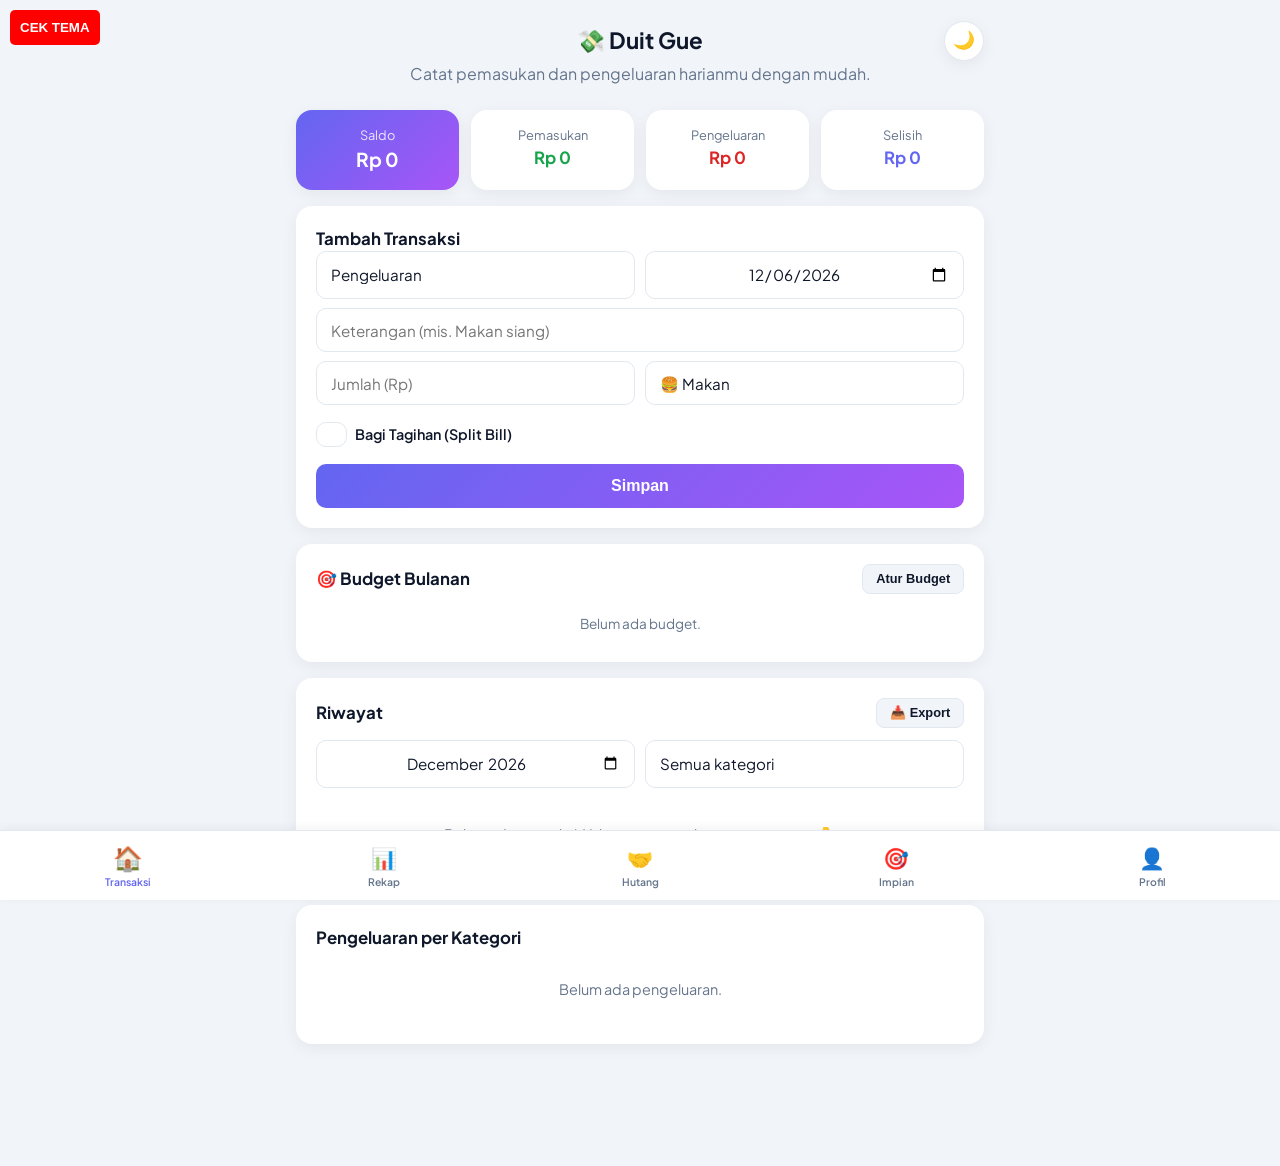
==== commit 7962337d: "perbaikan bug dark mode" ====
--- a/index.html
+++ b/index.html
@@ -18,10 +18,13 @@
   <script src="https://cdnjs.cloudflare.com/ajax/libs/crypto-js/4.1.1/crypto-js.min.js"></script>
 
   <!-- Naikkan versi ini jika ada update CSS -->
-  <link rel="stylesheet" href="./style.css?v=189">
+  <link rel="stylesheet" href="./style.css?v=195">
 </head>
 <body> 
   
+  <!-- 🔥 TOMBOL DEBUG (Hanya untuk tes Auto Dark Mode) 🔥 -->
+  <button id="debugThemeBtn" style="position:fixed; top:10px; left:10px; z-index:99999; background:red; color:white; padding:10px; border-radius:5px; font-weight:bold; border:none;">CEK TEMA</button>
+
   <!-- ================= LAYAR KUNCI (LOCK SCREEN) ================= -->
   <div id="lockScreen" class="lock-screen hidden"> 
     <div class="lock-icon">🔒</div>
@@ -101,7 +104,7 @@
             <label for="isSplitBill">Bagi Tagihan (Split Bill)</label>
           </div>
           <div id="splitBillInputs" class="row hidden">
-            <input type="number" id="splitPeople" placeholder="Jumlah Orang" min="2" value="2">
+            <input type="number" id="splitPeople" placeholder="Jumlah Orang" value="2">
             <input type="text" id="splitMyName" placeholder="Nama Kamu (Pembayar)">
           </div>
           <div id="splitResult" class="hidden" style="text-align:center; font-size:0.85rem; color:var(--primary); font-weight:700; margin-bottom:0.5rem;"></div>
@@ -504,24 +507,24 @@
     <button id="undoBtn" class="toast-btn">Urungkan</button>
   </div>
 
-  <!-- ================= CUSTOM MODAL (GLOBAL) ================= -->
-  <div id="customModal" class="modal-overlay hidden">
+  <!-- ================= CUSTOM MODAL (GLOBAL) — FIXED IDs ================= -->
+  <div id="appModal" class="modal-overlay hidden">
     <div class="modal-card">
       <div class="modal-header">
         <h3 id="modalTitle">Judul Modal</h3>
-        <button id="modalCloseBtn" class="modal-close">✕</button>
+        <button id="modalClose" class="modal-close">✕</button>
       </div>
       <p id="modalDesc" class="modal-desc">Deskripsi modal.</p>
       <input type="text" id="modalInput" class="modal-input" placeholder="Ketik di sini...">
       <p id="modalError" class="modal-error hidden"></p>
       <div class="modal-actions">
-        <button id="modalCancelBtn" class="btn-modal btn-modal-secondary">Batal</button>
-        <button id="modalConfirmBtn" class="btn-modal btn-modal-primary">Simpan</button>
+        <button id="modalCancel" class="btn-modal btn-modal-secondary">Batal</button>
+        <button id="modalConfirm" class="btn-modal btn-modal-primary">Simpan</button>
       </div>
     </div>
   </div>
 
-  <script src="./app.js?v=189"></script>
+  <script src="./app.js?v=195"></script>
   <script>
     if ('serviceWorker' in navigator) {
       window.addEventListener('load', () => {
--- a/style.css
+++ b/style.css
@@ -580,4 +580,8 @@
   color: var(--text);
   border: 1px solid var(--border);
 }
-.btn-modal-secondary:hover:not(:disabled) { opacity: 0.85; }+.btn-modal-secondary:hover:not(:disabled) { opacity: 0.85; }
+.btn-modal-danger {
+  background: linear-gradient(135deg, var(--expense), #b91c1c) !important;
+}
+.btn-modal-danger:hover:not(:disabled) { opacity: 0.9; }
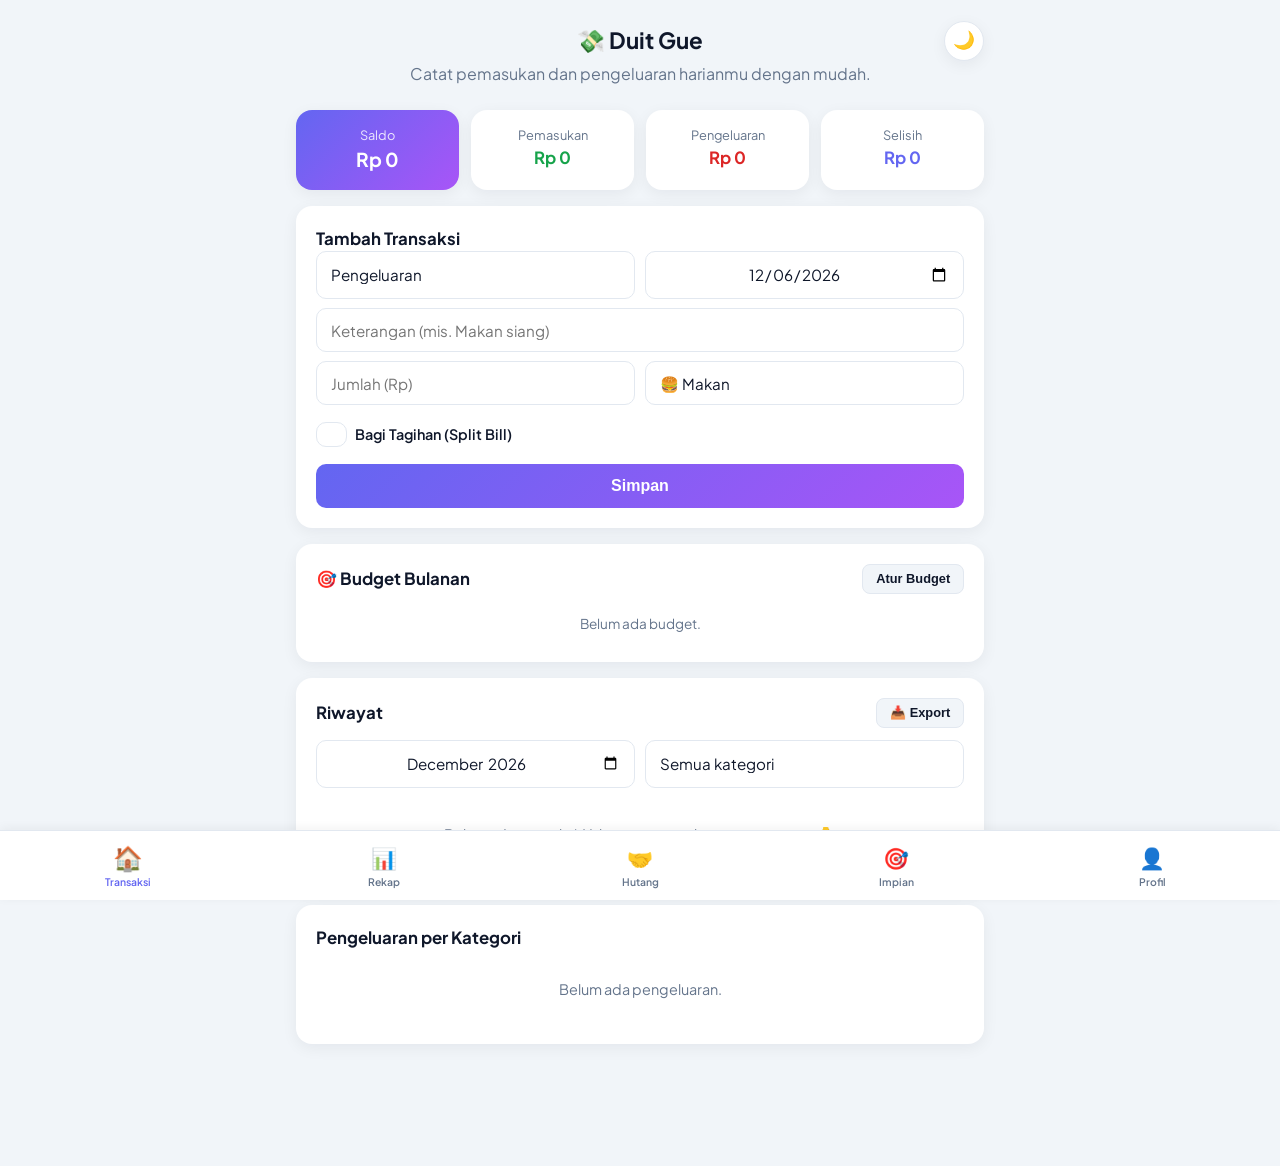
==== commit 18fe9de0: "perbaikan bug dark mode" ====
--- a/index.html
+++ b/index.html
@@ -18,13 +18,10 @@
   <script src="https://cdnjs.cloudflare.com/ajax/libs/crypto-js/4.1.1/crypto-js.min.js"></script>
 
   <!-- Naikkan versi ini jika ada update CSS -->
-  <link rel="stylesheet" href="./style.css?v=195">
+  <link rel="stylesheet" href="./style.css?v=196">
 </head>
 <body> 
   
-  <!-- 🔥 TOMBOL DEBUG (Hanya untuk tes Auto Dark Mode) 🔥 -->
-  <button id="debugThemeBtn" style="position:fixed; top:10px; left:10px; z-index:99999; background:red; color:white; padding:10px; border-radius:5px; font-weight:bold; border:none;">CEK TEMA</button>
-
   <!-- ================= LAYAR KUNCI (LOCK SCREEN) ================= -->
   <div id="lockScreen" class="lock-screen hidden"> 
     <div class="lock-icon">🔒</div>
@@ -524,7 +521,7 @@
     </div>
   </div>
 
-  <script src="./app.js?v=195"></script>
+  <script src="./app.js?v=196"></script>
   <script>
     if ('serviceWorker' in navigator) {
       window.addEventListener('load', () => {
